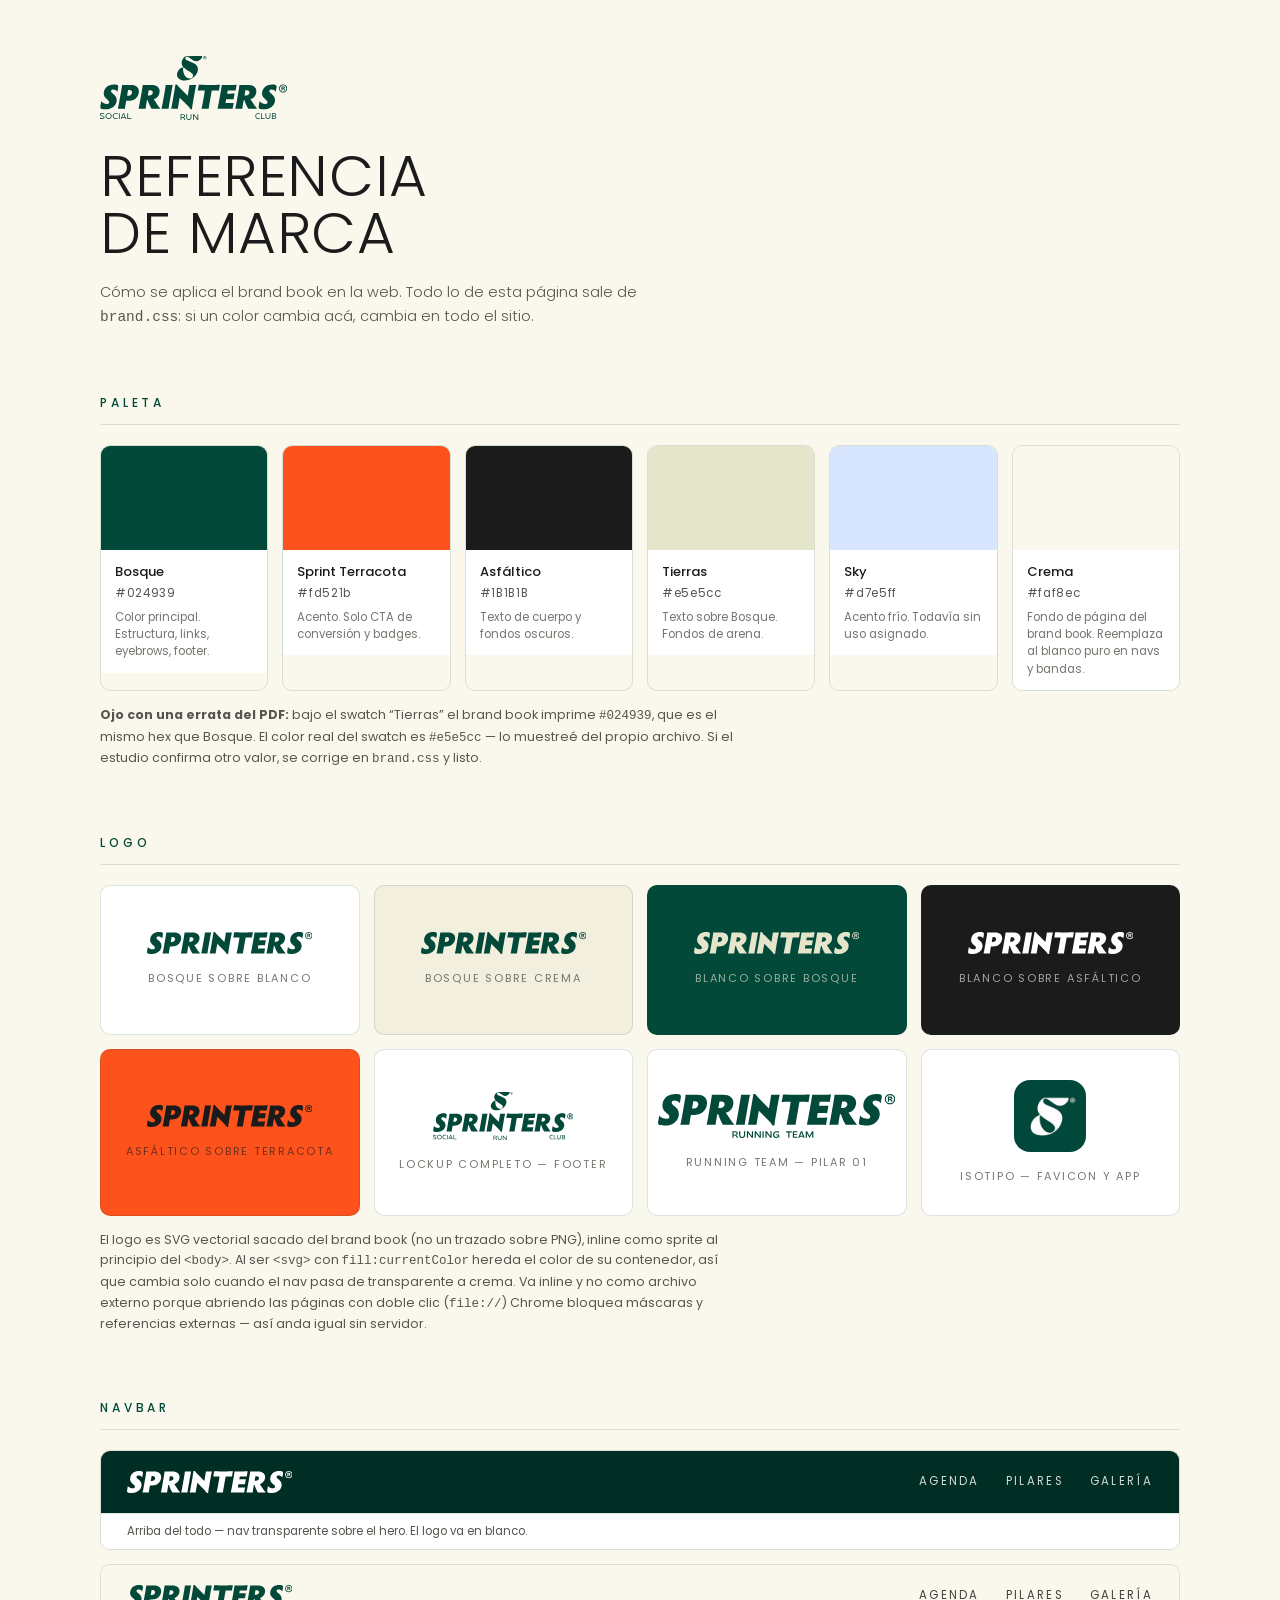
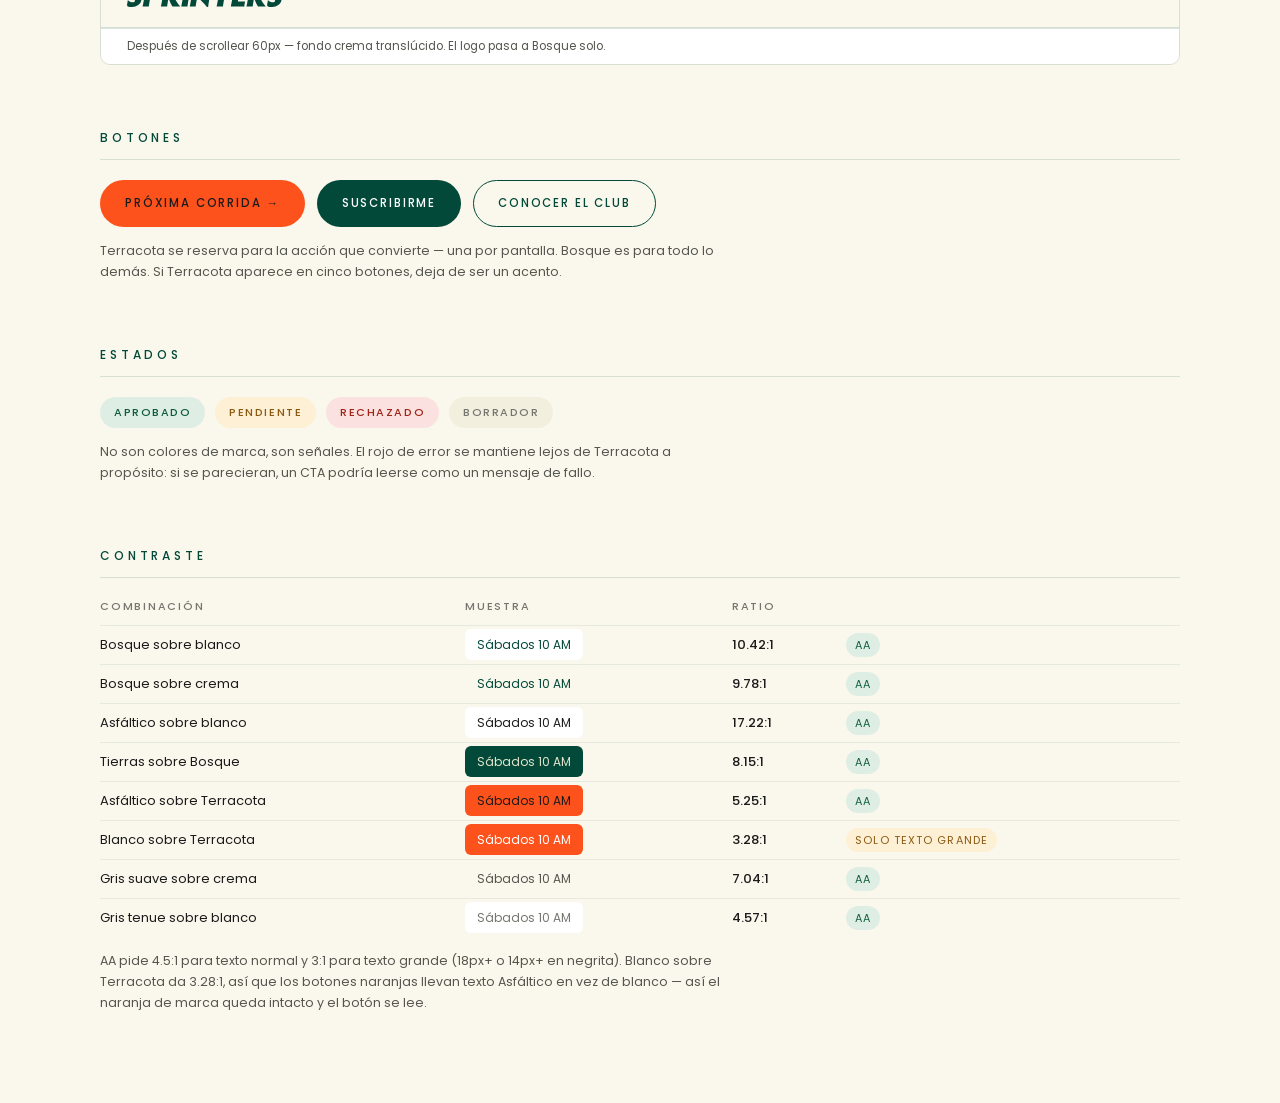
==== brand-preview.html @ 58bd72b3 "Actualizando con el brand book" ====
<!doctype html>
<html lang="es">
<head>
<meta charset="utf-8">
<meta name="viewport" content="width=device-width,initial-scale=1">
<title>Sprinters · Referencia de marca</title>
<link rel="preconnect" href="https://fonts.googleapis.com">
<link rel="preconnect" href="https://fonts.gstatic.com" crossorigin>
<link href="https://fonts.googleapis.com/css2?family=Poppins:ital,wght@0,300;0,400;0,500;0,600;0,700;0,800;1,400;1,500;1,600&family=Lilita+One&family=Pinyon+Script&display=swap" rel="stylesheet">
<link rel="stylesheet" href="brand.css">
<link rel="icon" href="images/brand/favicon.ico" sizes="32x32">
<meta name="theme-color" content="#024939">
<style>
  *{box-sizing:border-box;margin:0;padding:0}
  body{font-family:'Poppins',sans-serif;background:var(--crema);color:var(--asfaltico);-webkit-font-smoothing:antialiased;padding:56px clamp(20px,5vw,64px) 96px}
  .wrap{max-width:1080px;margin:0 auto}
  h1{font-weight:300;text-transform:uppercase;font-size:clamp(34px,5vw,58px);line-height:.98;letter-spacing:.01em}
  h2{font-size:12px;letter-spacing:.32em;text-transform:uppercase;font-weight:500;color:var(--bosque);margin:64px 0 20px;padding-bottom:12px;border-bottom:1px solid var(--line)}
  p.lede{max-width:560px;margin-top:18px;font-size:14.5px;line-height:1.7;color:var(--ink-soft);font-weight:300}
  .note{font-size:12.5px;line-height:1.65;color:var(--ink-soft);margin-top:14px;max-width:640px}

  .swatches{display:grid;grid-template-columns:repeat(auto-fit,minmax(150px,1fr));gap:14px}
  .sw{border-radius:10px;overflow:hidden;border:1px solid var(--line)}
  .sw .chip{height:104px}
  .sw .meta{padding:12px 14px;background:#fff}
  .sw .name{font-size:13px;font-weight:500}
  .sw .hex{font-size:11.5px;letter-spacing:.06em;color:var(--ink-soft);margin-top:3px;font-variant-numeric:tabular-nums}
  .sw .use{font-size:11.5px;line-height:1.5;color:var(--ink-muted);margin-top:7px}

  .navdemo{border-radius:10px;overflow:hidden;border:1px solid var(--line);margin-bottom:14px}
  .navdemo .bar{display:flex;align-items:center;justify-content:space-between;padding:20px 26px}
  .navdemo .links{display:flex;gap:26px;font-size:11.5px;letter-spacing:.2em;text-transform:uppercase;opacity:.82}
  .navdemo .caption{font-size:11.5px;padding:9px 26px;background:#fff;color:var(--ink-soft);border-top:1px solid var(--line)}
  .bar.dark{background:var(--bosque);color:#fff}
  .bar.light{background:var(--crema);color:var(--asfaltico);border-bottom:1px solid var(--line)}
  .bar.photo{background:var(--bosque-900);color:#fff}

  .btns{display:flex;gap:12px;flex-wrap:wrap;align-items:center}
  .btn{display:inline-flex;align-items:center;gap:9px;padding:14px 24px;border-radius:999px;font-size:11.5px;letter-spacing:.16em;text-transform:uppercase;font-weight:500;border:1px solid transparent;cursor:pointer;font-family:inherit}
  .btn.primary{background:var(--terracota);color:var(--on-accent)}
  .btn.secondary{background:var(--bosque);color:#fff}
  .btn.ghost{background:transparent;color:var(--bosque);border-color:var(--bosque)}

  .pills{display:flex;gap:10px;flex-wrap:wrap}
  .pill{font-size:11px;letter-spacing:.14em;text-transform:uppercase;font-weight:500;padding:7px 14px;border-radius:999px}

  .contrast{width:100%;border-collapse:collapse;font-size:13px}
  .contrast th{text-align:left;font-size:11px;letter-spacing:.16em;text-transform:uppercase;color:var(--ink-muted);font-weight:500;padding:0 12px 10px 0}
  .contrast td{padding:9px 12px 9px 0;border-top:1px solid var(--line-soft);vertical-align:middle}
  .contrast .ratio{font-variant-numeric:tabular-nums;font-weight:500}
  .verdict{font-size:11px;letter-spacing:.1em;text-transform:uppercase;padding:4px 9px;border-radius:999px;white-space:nowrap}
  .pass{background:var(--ok-bg);color:var(--ok-fg)}
  .large{background:var(--pending-bg);color:var(--pending-fg)}
  .sample{padding:7px 12px;border-radius:6px;font-size:12px;white-space:nowrap}

  .logos{display:grid;grid-template-columns:repeat(auto-fit,minmax(230px,1fr));gap:14px}
  .logobox{border:1px solid var(--line);border-radius:10px;padding:30px 22px;display:flex;flex-direction:column;align-items:center;justify-content:center;gap:16px;min-height:150px}
  .logobox .cap{font-size:11px;letter-spacing:.16em;text-transform:uppercase;color:var(--ink-muted)}
  .on-white{background:#fff}
  .on-cream{background:var(--crema-2)}
  .on-bosque{background:var(--bosque);color:var(--tierras)}
  .on-bosque .cap{color:rgba(229,229,204,.66)}
  .on-asfalto{background:var(--asfaltico);color:#fff}
  .on-asfalto .cap{color:rgba(255,255,255,.6)}
  .on-terracota{background:var(--terracota);color:var(--asfaltico)}
  .on-terracota .cap{color:rgba(27,27,27,.62)}
</style>
</head>
<body>
<!-- Sprite del logo. Va inline y no como <img> ni mask porque así el SVG
     hereda currentColor (el logo cambia de color con el nav) y porque
     abriendo los archivos con file:// Chrome bloquea las máscaras externas.
     Fuente: vectores del brand book, no un trazado sobre PNG. -->
<svg width="0" height="0" style="position:absolute" aria-hidden="true" focusable="false"><defs><symbol id="sl-wordmark" viewBox="0 0 1105.3 146.98"><path d="M63.66 38.92c.92-5.27 5.35-8.52 12.44-8.52 9.54 0 20.56 4.06 25.58 12.37l4.81-27.37c1.17-6.69-2.85-12.57-9.33-13.8C92.24.8 87.5 0 81.22 0 48.16 0 26.26 17.42 21.35 45.4c-7 39.93 34.48 43.79 31.44 61.23-.94 5.27-5.65 9.12-13.15 9.12-11.77 0-27.73-6.08-33.98-15.6l-5.44 31c-1.2 6.9 2.63 12.79 9.4 13.58a131 131 0 0 0 24.33 2.25c31.02 0 57.42-17.65 62.44-46.23 7.1-40.54-35.23-46.44-32.73-61.83m87.78 68.1 1.71-9.73h12.98c34.67 0 56.33-18.43 61.3-46.62 4.89-27.98-10.7-47.65-44.76-47.65h-53.94c-.43 6.09-2.95 22.71-5.41 36.71l-11.81 67.3c-2.42 13.78-5.73 30.4-7.46 36.7h41.98c.5-6.3 3-22.92 5.41-36.7m12.96-73.79h8.1c11.96 0 16.4 9.33 15.05 17.04-1.42 8.1-9.02 16.81-20.98 16.81h-8.1Zm109.34 73.59 2.23-12.77h3.25c.4 0 1 0 1.85-.2 3.02 15.2 17.2 41.77 22.48 49.87h52.1C339.8 126.7 329.7 105.61 316 87.77c16.3-5.06 30.43-16.2 34.35-38.52C355.04 22.5 339 3.02 303.1 3.02H251c-.44 6.09-2.96 22.71-5.42 36.71l-11.77 67.1c-2.46 13.98-5.77 30.6-7.5 36.9h41.98c.5-6.3 3.04-23.12 5.46-36.9m12.66-72.16h9.34c11.14 0 15.9 7.5 14.43 15.81-1.45 8.31-9.3 15-19.25 15H281Zm134.93 5.06c2.45-14 5.79-30.62 7.25-36.7h-41.57c-.64 6.08-3.16 22.7-5.62 36.7l-11.81 67.3c-2.42 13.78-5.73 30.4-7.25 36.7h41.56c.7-6.3 3.2-22.92 5.62-36.7Zm42.1 74.4 6.3-35.88 47.72 48.04c5.48 5.67 10.93 12.77 16.58 19.88h8.13a405 405 0 0 1 4.6-33.25l12.83-73.19c1.96-11.15 5.65-27.58 7.67-36.7h-40.15a996 996 0 0 1-5.62 36.7l-4.8 27.35-44.24-44.79c-5.42-5.06-10.52-10.54-19.9-21.9h-8.31c-1.5 10.94-4.17 28.38-6.33 40.76l-12.78 72.77a545 545 0 0 1-6.04 29.81h39.94c.6-5.69 2.52-18.85 4.4-29.6M669.84 3.02h-50.66c-14 0-30.77-.4-36.77-.79l-6.13 34.85c6.17-.4 23.1-1 37.1-1h4.65c-.91 7.5-2.48 17.63-4 26.36l-7.83 44.58c-2.46 14-5.96 30.42-7.46 36.71h42.56c.5-6.3 2.98-22.7 5.44-36.7l7.83-44.6c1.52-8.72 3.27-18.66 4.82-26.35h4.66c14.19 0 31.13.6 37.32 1l6.12-34.85c-6.35.4-23.46.8-37.65.8m94.58 33.05c13.98 0 29.36.2 35.52.82l6.16-35.1c-6.33.42-21.9 1.21-35.87 1.21H718.3c-.65 6.09-3.1 22.31-5.58 36.5l-11.86 67.5c-1.6 9.13-4.83 25.36-7.25 36.71h53.52c14.21 0 29.54.4 35.54.81l6.13-34.87c-6.15.4-21.63.81-35.83.81H740.4l3.92-22.3h8.31c14 0 29.1.4 35.3 1l6.12-34.87c-6.36.42-21.63.82-35.63.82h-8.3l3.35-19.05Zm81.04 70.75 2.23-12.77h3.25c.4 0 1 0 1.85-.2 3.02 15.2 17.21 41.77 22.48 49.87h52.1c-15.85-17.04-25.95-38.12-39.66-55.96 16.31-5.06 30.44-16.2 34.35-38.52 4.7-26.75-11.35-46.23-47.25-46.23h-52.1c-.44 6.09-2.96 22.71-5.42 36.71l-11.77 67.1c-2.46 13.98-5.77 30.6-7.5 36.9H840c.5-6.3 3.04-23.12 5.46-36.9m12.67-72.16h9.33c11.14 0 15.9 7.5 14.44 15.81s-9.32 15-19.25 15h-9.94Zm141.57 4.25c.92-5.27 5.36-8.52 12.44-8.52 9.54 0 20.56 4.06 25.59 12.37l4.8-27.37c1.17-6.69-2.85-12.57-9.33-13.8-4.91-.8-9.66-1.6-15.93-1.6-33.07 0-54.96 17.42-59.88 45.4-7 39.93 34.48 43.79 31.44 61.23-.94 5.27-5.65 9.12-13.15 9.12-11.77 0-27.73-6.08-33.98-15.6l-5.43 31c-1.21 6.9 2.62 12.79 9.4 13.58a131 131 0 0 0 24.33 2.25c31.02 0 57.41-17.65 62.43-46.23 7.1-40.54-35.23-46.44-32.73-61.83m81.22 8.91q-6.96 0-12.48-3.1a22.6 22.6 0 0 1-8.64-8.58 24 24 0 0 1-3.1-12.2q-.01-6.7 3.1-12.16a22.4 22.4 0 0 1 8.64-8.58 25 25 0 0 1 12.48-3.1q6.98 0 12.5 3.1a23 23 0 0 1 8.69 8.58 23.7 23.7 0 0 1 3.19 12.17q0 6.71-3.19 12.19a23 23 0 0 1-8.69 8.58 25 25 0 0 1-12.5 3.1m0-4.98q8.46 0 13.8-5.27 5.34-5.28 5.35-13.62 0-8.31-5.36-13.58-5.33-5.3-13.79-5.3-8.43 0-13.79 5.3-5.33 5.27-5.33 13.58 0 8.34 5.33 13.62 5.36 5.28 13.8 5.27m-9.68-31.18h10.43q10.2 0 10.19 6.96a6 6 0 0 1-1.98 4.72 8 8 0 0 1-4.6 1.98v.13q2.12.12 3.23 1.12a7.5 7.5 0 0 1 1.87 2.73l2.6 6.09h-5.83l-1.75-4.36a5 5 0 0 0-1.94-2.54q-1.16-.69-3.9-.69h-2.72v7.59h-5.6Zm10.18 11.18q2.38 0 3.42-.75 1.05-.75 1.06-2.5 0-2.97-4.48-2.97h-4.58v6.22Zm0 0"/></symbol><symbol id="sl-lockup" viewBox="0 0 1106.89 378.36"><path d="M13.8 372.57q-4.12 0-7.35-.52a29 29 0 0 1-6.25-1.73v-4.67a33.5 33.5 0 0 0 13.57 2.6q4.26 0 6.12-1.01 1.86-1.04 1.86-3.44 0-2.2-1.9-3.77-1.87-1.56-6.48-3.15l-1.69-.58a60 60 0 0 1-6.14-2.38 12 12 0 0 1-3.94-2.91 6.8 6.8 0 0 1-1.6-4.65 7.5 7.5 0 0 1 3.16-6.44q3.2-2.28 9.06-2.29 2.98 0 6.09.48a68 68 0 0 1 6.87 1.48v4.67a60 60 0 0 0-7-1.75 34 34 0 0 0-6.06-.56q-3.37 0-5.25 1.18a3.7 3.7 0 0 0-1.85 3.3q0 1.47 1.14 2.56a10 10 0 0 0 2.9 1.87q1.76.8 4.79 1.84l1 .4q6.45 2.28 9.2 4.74a7.7 7.7 0 0 1 2.78 5.96 7.2 7.2 0 0 1-1.6 4.67 10 10 0 0 1-4.55 3.04q-2.95 1.05-6.87 1.06m36.96 0q-5.17 0-9.3-2.17a16 16 0 0 1-6.47-6.14 17.6 17.6 0 0 1-2.36-9.15q0-5.19 2.36-9.14a16.3 16.3 0 0 1 6.48-6.15 19.5 19.5 0 0 1 9.29-2.19q5.16 0 9.25 2.19a16.3 16.3 0 0 1 6.46 6.15 17.4 17.4 0 0 1 2.37 9.14q0 5.17-2.37 9.15a16.3 16.3 0 0 1-6.46 6.14 19.4 19.4 0 0 1-9.25 2.17m0-4.31q3.87 0 6.83-1.54a11 11 0 0 0 4.58-4.5 14.5 14.5 0 0 0 1.65-7.1q0-4.15-1.65-7.11a11 11 0 0 0-4.58-4.52 14.6 14.6 0 0 0-6.83-1.54q-3.88 0-6.84 1.54a11 11 0 0 0-4.6 4.52 14.6 14.6 0 0 0-1.62 7.1q0 4.13 1.62 7.1a11 11 0 0 0 4.6 4.5 14.5 14.5 0 0 0 6.84 1.55m42.53 4.31q-5.18 0-9.32-2.17a16.5 16.5 0 0 1-6.54-6.14 17.5 17.5 0 0 1-2.37-9.15q0-5.19 2.37-9.14a16.5 16.5 0 0 1 6.54-6.15 19.6 19.6 0 0 1 9.32-2.19q2.32 0 5.04.38 2.7.36 5.29 1.02v4.64a40 40 0 0 0-5.33-1.27q-2.75-.45-5-.45-3.88 0-6.86 1.54A11 11 0 0 0 81.8 348a14 14 0 0 0-1.67 7.1q0 4.13 1.62 7.1a11 11 0 0 0 4.63 4.5 15 15 0 0 0 6.85 1.55q2.4 0 5.2-.44t5.6-1.25v4.67q-2.25.62-5.25.98-3 .35-5.48.35m18.23-34.26h4.85v33.6h-4.85Zm24.74 0h5.6l13.85 33.6h-5.06l-2.52-6.29H129.7l-2.58 6.3h-4.96Zm10.12 23-7.4-18.33-7.54 18.33Zm15.11-23h4.86v29.3h19.08v4.3h-23.93Zm314.94 5.79h11.9q7.58 0 11.1 2.62 3.54 2.6 3.54 7.84a7.5 7.5 0 0 1-1.4 4.46 10 10 0 0 1-3.6 3.06 12 12 0 0 1-4.45 1.31v.1q2.78.3 4.25 1.59a12 12 0 0 1 2.66 3.9l4.17 8.72h-5.56l-3.13-7.4a8 8 0 0 0-3-3.68 9.4 9.4 0 0 0-4.96-1.17h-6.83v12.25h-4.69Zm11.23 17.14q5.56.01 8-1.54 2.46-1.53 2.46-5.04 0-2.3-.96-3.67a5.6 5.6 0 0 0-3.14-2.02 22 22 0 0 0-5.88-.64h-7.02v12.91Zm37.77 17.13q-7.11 0-11.1-3.96-4-3.95-4-10.92v-19.4h4.68v19.4q0 5.05 2.7 7.82 2.74 2.75 7.72 2.75 5 0 7.7-2.75 2.7-2.77 2.71-7.82v-19.4h4.71v19.4q0 6.97-4.02 10.92-4 3.96-11.1 3.96m24.49-34.27h5.52l20.77 27.12h.1l-.1-8.54V344.1h4.71v33.6h-5.52l-20.8-27.12h-.08l.09 8.54v18.58h-4.69Zm385.2 28.48q-4.75 0-8.56-2.17a16 16 0 0 1-6.02-6.14 19 19 0 0 1-2.19-9.15q0-5.19 2.19-9.14a16 16 0 0 1 6.02-6.15 17 17 0 0 1 8.56-2.19q2.14 0 4.63.38 2.5.36 4.9 1.02v4.64q-2.4-.8-4.93-1.27-2.5-.45-4.6-.45-3.56 0-6.31 1.54a10.7 10.7 0 0 0-4.27 4.52 15.4 15.4 0 0 0-1.52 7.1q0 4.13 1.5 7.1a10.5 10.5 0 0 0 4.25 4.5 12.7 12.7 0 0 0 6.3 1.55q2.2 0 4.78-.44t5.15-1.25v4.67q-2.07.62-4.84.98-2.75.35-5.04.35m16.79-34.27h4.48v29.3h17.54v4.3h-22.02Zm40.99 34.27q-6.75 0-10.58-3.96-3.82-3.95-3.82-10.91v-19.4H983v19.4q0 5.04 2.59 7.8t7.33 2.76q4.77 0 7.33-2.75 2.59-2.77 2.59-7.81v-19.4h4.48v19.4q0 6.96-3.82 10.91t-10.58 3.96m23.32-34.27h12.92q5.85 0 8.79 2.1 2.96 2.1 2.96 6.21 0 3.4-1.96 5.52-1.96 2.1-5.48 2.44v.1q3.97.3 6.17 2.5 2.19 2.22 2.19 5.9 0 4.38-3.13 6.6-3.12 2.24-9.31 2.23h-13.15Zm12.52 14.54q3.6 0 5.54-1.44a4.8 4.8 0 0 0 1.96-4.08q0-2.43-1.77-3.56-1.74-1.13-5.6-1.13h-8.17v10.21Zm.04 14.75q4.49 0 6.42-1.25 1.94-1.25 1.94-4.08t-1.92-4q-1.92-1.2-6.48-1.19h-8.04v10.52ZM65.25 206.86c.92-5.27 5.35-8.52 12.44-8.52 9.54 0 20.56 4.06 25.58 12.37l4.81-27.37c1.17-6.69-2.85-12.57-9.33-13.8-4.92-.8-9.67-1.6-15.94-1.6-33.06 0-54.96 17.42-59.87 45.4-7 39.93 34.48 43.79 31.44 61.23-.94 5.27-5.65 9.12-13.15 9.12-11.77 0-27.73-6.08-33.98-15.6l-5.44 31c-1.2 6.9 2.63 12.79 9.4 13.58a131 131 0 0 0 24.33 2.25c31.02 0 57.42-17.65 62.44-46.23 7.1-40.54-35.23-46.44-32.73-61.83m87.78 68.1 1.71-9.73h12.98c34.67 0 56.33-18.43 61.3-46.62 4.89-27.98-10.7-47.65-44.76-47.65h-53.94c-.43 6.09-2.95 22.71-5.41 36.71l-11.81 67.3c-2.42 13.78-5.73 30.4-7.46 36.7h41.98c.5-6.3 3-22.92 5.41-36.7m12.97-73.8h8.1c11.96 0 16.4 9.33 15.05 17.04-1.42 8.1-9.02 16.81-20.98 16.81h-8.1Zm109.33 73.6 2.23-12.77h3.25c.4 0 1 0 1.85-.2 3.02 15.2 17.2 41.77 22.48 49.87h52.1c-15.85-17.04-25.96-38.12-39.66-55.96 16.3-5.06 30.43-16.2 34.35-38.52 4.69-26.75-11.35-46.23-47.25-46.23h-52.1c-.44 6.09-2.96 22.71-5.42 36.71l-11.77 67.1c-2.46 13.98-5.77 30.6-7.5 36.9h41.98c.5-6.3 3.04-23.12 5.46-36.9m12.66-72.16h9.34c11.14 0 15.9 7.5 14.43 15.81-1.45 8.31-9.3 15-19.25 15h-9.93Zm134.94 5.06c2.45-14 5.79-30.62 7.25-36.7H388.6c-.64 6.08-3.16 22.7-5.62 36.7l-11.81 67.3c-2.42 13.78-5.73 30.4-7.25 36.7h41.56c.7-6.3 3.2-22.92 5.62-36.7Zm42.1 74.4 6.3-35.88 47.72 48.04c5.48 5.67 10.93 12.77 16.58 19.88h8.13a405 405 0 0 1 4.6-33.25l12.83-73.19c1.96-11.15 5.65-27.58 7.67-36.7h-40.15a996 996 0 0 1-5.62 36.7l-4.8 27.35-44.24-44.79c-5.42-5.06-10.52-10.54-19.9-21.9h-8.31c-1.5 10.94-4.17 28.38-6.33 40.76l-12.78 72.77a545 545 0 0 1-6.04 29.81h39.94c.6-5.69 2.52-18.85 4.4-29.6m206.4-111.11h-50.66c-14 0-30.77-.4-36.77-.79l-6.13 34.85c6.17-.4 23.1-1 37.1-1h4.65c-.91 7.5-2.48 17.63-4 26.36l-7.83 44.58c-2.46 14-5.96 30.42-7.46 36.71h42.56c.5-6.3 2.98-22.7 5.44-36.7l7.83-44.6c1.52-8.72 3.27-18.66 4.82-26.35h4.66c14.19 0 31.13.6 37.32 1l6.12-34.85c-6.35.4-23.46.8-37.65.8m94.58 33.05c13.98 0 29.36.2 35.52.82l6.15-35.09c-6.33.42-21.9 1.21-35.87 1.21h-51.92c-.65 6.09-3.1 22.31-5.58 36.5l-11.86 67.5c-1.6 9.13-4.83 25.36-7.25 36.71h53.52c14.21 0 29.54.4 35.54.81l6.13-34.87c-6.15.4-21.63.81-35.83.81h-12.57l3.92-22.3h8.31c14 0 29.1.4 35.3 1l6.12-34.87c-6.36.42-21.63.82-35.63.82h-8.3l3.35-19.05Zm81.04 70.75 2.23-12.77h3.25c.4 0 1 0 1.85-.2 3.02 15.2 17.21 41.77 22.48 49.87h52.1c-15.85-17.04-25.95-38.12-39.66-55.96 16.31-5.06 30.44-16.2 34.35-38.52 4.7-26.75-11.35-46.23-47.25-46.23h-52.1c-.44 6.09-2.96 22.71-5.42 36.71l-11.77 67.1c-2.46 13.98-5.77 30.6-7.5 36.9h41.98c.5-6.3 3.04-23.12 5.46-36.9m12.67-72.16h9.33c11.14 0 15.9 7.5 14.44 15.81s-9.32 15-19.25 15h-9.94Zm141.58 4.25c.91-5.27 5.35-8.52 12.43-8.52 9.54 0 20.56 4.06 25.59 12.37l4.8-27.37c1.17-6.69-2.85-12.57-9.33-13.8-4.91-.8-9.66-1.6-15.93-1.6-33.07 0-54.96 17.42-59.88 45.4-7 39.93 34.48 43.79 31.44 61.23-.94 5.27-5.65 9.12-13.15 9.12-11.77 0-27.73-6.08-33.98-15.6l-5.43 31c-1.21 6.9 2.62 12.79 9.4 13.58a131 131 0 0 0 24.33 2.25c31.02 0 57.41-17.65 62.43-46.23 7.1-40.54-35.23-46.44-32.73-61.83m81.22 8.91q-6.96 0-12.48-3.1a22.6 22.6 0 0 1-8.64-8.58 24 24 0 0 1-3.1-12.2q-.01-6.7 3.1-12.16a22.4 22.4 0 0 1 8.64-8.58 25 25 0 0 1 12.48-3.1q6.98 0 12.5 3.1a23 23 0 0 1 8.69 8.58 23.7 23.7 0 0 1 3.19 12.17q0 6.71-3.19 12.19a23 23 0 0 1-8.69 8.58 25 25 0 0 1-12.5 3.1m0-4.98q8.46 0 13.8-5.27 5.34-5.28 5.35-13.62 0-8.31-5.36-13.58-5.33-5.3-13.79-5.3-8.43 0-13.79 5.3-5.34 5.27-5.33 13.58 0 8.34 5.33 13.62 5.36 5.28 13.8 5.27m-9.68-31.18h10.43q10.2 0 10.19 6.96a6 6 0 0 1-1.98 4.72 8 8 0 0 1-4.6 1.98v.13q2.12.13 3.23 1.12a7.5 7.5 0 0 1 1.87 2.73l2.6 6.09h-5.83l-1.75-4.36a5 5 0 0 0-1.94-2.54q-1.16-.69-3.9-.69h-2.72v7.59h-5.6Zm10.18 11.18q2.38 0 3.42-.75 1.05-.75 1.06-2.5 0-2.97-4.48-2.97h-4.58v6.22ZM493.7 67.17c-1.3.38-2.3 8.2-2.38 9.7-1.39 22.22 13.08 56.48 39.13 56.48 14.73 0 26.7-14.79 15.92-27.7-10.38-12.42-28.35-19.09-40.96-29.24-3.12-2.5-5.9-5.5-9.16-7.84-.62-.45-1.83-1.61-2.55-1.4M584.67.12c6.1-.06 12.21-.28 18.3.07 3.1 1.38-.34 9.92-1.48 12.1-4.85 9.23-17.18 17.35-27.47 18.63-17.84 2.21-30.14-10.47-43.75-19.26-5.58-3.61-20.15-12-24.66-3.38-5.13 9.8 4.75 15.37 12.11 19.02 27.01 13.41 68.3 19.27 60.37 59.96-8.07 41.48-58.89 66.1-97.82 54.2-38.57-11.8-28.02-55.7.85-71.39 1.66-.9 10.1-4.32 10.48-5.62.45-1.56-3.58-5.78-4.54-7.42-10.44-17.77-.23-42.85 16.05-53.42 5.11-3.32 5.47-2.4 11.27-2.64C537.58 0 561.4.33 584.67.12m32.77 2.77c-7.61 1.2-7.75 13.27.06 14.63 12.26 2.14 12.68-16.66-.06-14.63m-5.07.34c4.74-4.5 13.78-2.98 16.04 3.38 3 8.48-4.84 15.38-13.05 12.43-6.22-2.23-7.57-11.46-2.99-15.81"/><path d="M617.52 9.62c3.13.96 5.8-2.12 1.65-2.45-2.1-.17-1.65.67-1.65 2.45m3.55-4.33c1.98.32 3.36 2.24 2.29 4.14-.52.9-1.38.74-1.82 1.42 1.15-.25 2.65 3.86 2.47 4.02-3.15.75-2.24-1.6-3.41-2.62-.8-.7-2.1-.44-3.08-.47v3.1h-2.17v-9.6c1.76.2 4.05-.27 5.72 0"/></symbol><symbol id="sl-running" viewBox="0 0 815.84 151.34"><path d="M71.27 74.45C67.57 95.54 48 108.58 25.1 108.58c-7.39 0-12.66-.85-17.97-1.61-4.88-.7-7.86-4.98-6.97-10.04l4.02-22.92c4.7 6.96 16.49 11.5 25.12 11.5 5.6 0 8.98-2.86 9.68-6.81 2.23-12.74-28.34-15.62-23.15-45.2C19.44 12.9 35.65 0 60.06 0c4.57 0 8.15.63 11.7 1.24 4.89.83 7.8 5.16 6.91 10.25l-3.52 20.06c-3.79-6.07-11.9-9.11-18.87-9.11-5.3 0-8.47 2.41-9.16 6.38-1.99 11.36 29.4 15.62 24.15 45.63m45.78-24.85h5.91a15.5 15.5 0 0 0 15.53-12.45c.98-5.62-2.19-12.58-11.13-12.58h-5.92Zm-9.16 56.55H76.8c1.27-4.69 3.72-16.84 5.52-27.14l8.7-49.59c1.81-10.31 3.67-22.6 4-27.14h39.88c25.17 0 36.72 14.55 33.1 35.17-3.64 20.79-19.7 34.44-45.31 34.44h-9.55L111.9 79c-1.82 10.3-3.64 22.45-4.01 27.14m99.61-57.78h7.29c7.43 0 13.12-4.85 14.22-11.07 1.06-6.06-2.36-11.7-10.7-11.7h-6.8Zm-9.37 57.8h-31.08c1.27-4.7 3.75-16.99 5.56-27.31l8.67-49.43c1.81-10.31 3.66-22.6 4-27.14h38.5c26.54 0 38.42 14.38 34.96 34.12-2.9 16.52-13.45 24.72-25.47 28.51 10.15 13.04 17.56 28.66 29.3 41.24H224.2c-3.96-5.92-14.45-25.63-16.58-36.85-.62.16-1.09.16-1.38.16h-2.44l-1.65 9.4c-1.8 10.3-3.64 22.6-4.02 27.3M302.4 79.01a562 562 0 0 0-4.15 27.14h-30.77a599 599 0 0 0 5.35-27.14l8.7-49.59a572 572 0 0 0 4.17-27.14h30.78a591 591 0 0 0-5.37 27.14Zm36.54 27.14h-29.56a418 418 0 0 0 4.45-21.98l9.42-53.69c1.63-9.26 3.56-22 4.7-30.18h6.22c6.88 8.34 10.7 12.44 14.6 16.23l32.7 33.07L385 29.42a724 724 0 0 0 4.16-27.14h29.57a739 739 0 0 0-5.53 27.14l-9.47 53.98a378 378 0 0 0-3.55 24.57h-5.92c-4.22-5.31-8.17-10.47-12.28-14.7l-35.17-35.5-4.66 26.55a408 408 0 0 0-3.22 21.83M522.28 1.66l-4.53 25.8c-4.5-.3-17-.77-27.47-.77h-3.49a818 818 0 0 0-3.55 19.4l-5.78 32.92c-1.81 10.31-3.64 22.45-4 27.14h-31.4c1.13-4.7 3.72-16.83 5.54-27.14l5.77-32.91a377 377 0 0 0 2.94-19.4h-3.5c-10.3 0-22.81.43-27.4.76l4.51-25.8c4.5.3 16.87.62 27.19.62h37.45c10.46 0 23.1-.33 27.72-.62m34 25.04-2.47 14.1h6.07a502 502 0 0 0 26.35-.62l-4.51 25.64c-4.64-.31-15.8-.61-26.13-.61h-6.07l-2.87 16.38h9.25c10.46 0 21.88-.3 26.5-.62l-4.53 25.8c-4.5-.3-15.82-.62-26.29-.62h-39.56a998 998 0 0 0 5.36-27.14l8.73-49.76a566 566 0 0 0 4.13-26.97h38.36c10.3 0 21.79-.62 26.53-.92l-4.55 25.93c-4.6-.45-15.94-.6-26.25-.6Zm73.26 21.66h7.28c7.43 0 13.12-4.85 14.22-11.07 1.06-6.06-2.36-11.7-10.69-11.7h-6.82Zm-9.38 57.8h-31.08c1.28-4.7 3.74-16.99 5.56-27.31l8.67-49.43c1.81-10.31 3.67-22.6 4-27.14h38.5c26.55 0 38.42 14.38 34.96 34.12-2.9 16.52-13.45 24.72-25.47 28.51 10.15 13.04 17.57 28.66 29.3 41.24h-38.36c-3.97-5.92-14.46-25.63-16.58-36.85-.63.16-1.1.16-1.4.16h-2.43l-1.65 9.4c-1.8 10.3-3.65 22.6-4.02 27.3m142.07-31.71c-3.7 21.09-23.27 34.13-46.17 34.13-7.39 0-12.66-.85-17.97-1.61-4.88-.7-7.85-4.98-6.97-10.04l4.02-22.92c4.7 6.96 16.5 11.5 25.12 11.5 5.6 0 8.99-2.86 9.68-6.81 2.23-12.74-28.34-15.62-23.15-45.2C710.41 12.9 726.62 0 751.03 0c4.57 0 8.14.63 11.7 1.24 4.88.83 7.8 5.16 6.9 10.25l-3.51 20.06c-3.8-6.07-11.9-9.11-18.87-9.11-5.31 0-8.47 2.41-9.17 6.38-1.98 11.36 29.41 15.62 24.15 45.63m36-57.34q1.73 0 2.52-.55.77-.54.78-1.84 0-2.2-3.3-2.2h-3.4v4.6Zm-7.53-8.26h7.7q7.53 0 7.53 5.14a4.4 4.4 0 0 1-1.47 3.49 6 6 0 0 1-3.4 1.47v.08q1.57.1 2.39.83a6 6 0 0 1 1.38 2.02l1.92 4.5h-4.3l-1.3-3.22a3.6 3.6 0 0 0-1.4-1.88 6 6 0 0 0-2.9-.5h-2.02v5.6h-4.13Zm17.34 19.13q3.95-3.9 3.95-10.04 0-6.15-3.95-10.05-3.94-3.9-10.18-3.9t-10.19 3.9q-3.93 3.9-3.94 10.05t3.94 10.04q3.94 3.9 10.2 3.9 6.23 0 10.17-3.9m-19.4 5.27a16.5 16.5 0 0 1-6.38-6.32 18 18 0 0 1-2.29-9q0-4.96 2.3-8.98 2.28-4.04 6.37-6.33t9.22-2.3 9.21 2.3a17 17 0 0 1 6.43 6.33 17.6 17.6 0 0 1 2.34 8.99q0 4.95-2.34 8.99-2.35 4.04-6.43 6.32a18.5 18.5 0 0 1-9.2 2.3q-5.15 0-9.23-2.3m-340.6 98.86h-7.51v-3.67h19.14v3.67h-7.54v18.7h-4.1Zm-184.06 7.66H260v-7.8h4.22q3.25 0 4.6.88t1.34 2.92q0 2.14-1.45 3.07-1.46.93-4.74.93m7.03 2.69q-1.06-.9-3.07-1.1v-.06a8 8 0 0 0 3.07-.87 6.6 6.6 0 0 0 2.4-2.05 5 5 0 0 0 .92-3q0-3.41-2.33-5.14t-7.36-1.72h-8.72v22.37h4.1v-8.02h3.89q1.95 0 3.13.76 1.19.78 1.82 2.4l1.95 4.86h4.64l-2.63-5.84a7 7 0 0 0-1.81-2.6m24.65-1.15q0 3.05-1.65 4.7t-4.65 1.66-4.64-1.66q-1.62-1.65-1.63-4.7v-12.78H279v12.78q-.01 3.1 1.24 5.37a8.3 8.3 0 0 0 3.58 3.47q2.34 1.2 5.53 1.2 3.22 0 5.56-1.2a8.3 8.3 0 0 0 3.58-3.47q1.25-2.26 1.25-5.37v-12.78h-4.1Zm27.1-1.56.13 5.6h-.07l-12.68-16.82h-4.55v22.37h4.1v-11.21l-.13-5.6h.06l12.7 16.81h4.53v-22.37h-4.09Zm36.64 11.15h4.09v-22.37h-4.1Zm27.32-11.15.13 5.6h-.06l-12.69-16.82h-4.54v22.37h4.1v-11.21l-.14-5.6h.07l12.69 16.81h4.53v-22.37h-4.09Zm77.09 11.16h15.69v-3.46h-11.6v-6.1h10.76v-3.26h-10.77v-6.1h11.6v-3.46H463.8Zm29.78-18.8 4.25 11.44h-8.57Zm-2.37-3.58-8.76 22.37h4.13l1.44-3.93h11.06l1.44 3.93h4.15L496 128.52Zm38.59 0-8.51 16.08-8.53-16.08h-4.6l.02 22.37h4.1v-10.13l-.23-5.82h.07l9.07 16.4h.17l9.07-16.4h.07l-.23 5.82v10.13h4.1l.03-22.37Zm-180.16 11.22.13 5.6h-.06l-12.7-16.82h-4.53v22.37h4.1v-11.21l-.14-5.6h.07l12.69 16.81h4.54v-22.37h-4.1Zm67.28-.32h-11.56v2.33h7.24a8.5 8.5 0 0 1-1.7 3.77 6 6 0 0 1-4.91 2.14q-2.94 0-4.5-1.92-1.55-1.91-1.55-5.62 0-4.2 2.1-6.3 2.1-2.07 6.4-2.07 1.67 0 3.5.3 1.85.3 4.4 1.07v-3.84q-2.4-.66-4.25-.94a25 25 0 0 0-3.61-.27q-6.1 0-9.45 3.18t-3.34 9q0 3.39 1.14 5.88a9 9 0 0 0 3.23 3.85q2.1 1.36 4.94 1.36a8 8 0 0 0 5.62-2.06 9 9 0 0 0 2.65-5.67h.06l.33 7.28h3.26v-9.14h.01zm0 0"/></symbol></defs></svg>
<div class="wrap">

  <svg class="brand-logo brand-logo--lockup" role="img" aria-label="Sprinters — Social Run Club" style="color:var(--bosque);margin-bottom:28px"><use href="#sl-lockup"></use></svg>
  <h1>Referencia<br>de marca</h1>
  <p class="lede">Cómo se aplica el brand book en la web. Todo lo de esta página sale de <code>brand.css</code>: si un color cambia acá, cambia en todo el sitio.</p>

  <h2>Paleta</h2>
  <div class="swatches">
    <div class="sw"><div class="chip" style="background:var(--bosque)"></div><div class="meta"><div class="name">Bosque</div><div class="hex">#024939</div><div class="use">Color principal. Estructura, links, eyebrows, footer.</div></div></div>
    <div class="sw"><div class="chip" style="background:var(--terracota)"></div><div class="meta"><div class="name">Sprint Terracota</div><div class="hex">#fd521b</div><div class="use">Acento. Solo CTA de conversión y badges.</div></div></div>
    <div class="sw"><div class="chip" style="background:var(--asfaltico)"></div><div class="meta"><div class="name">Asfáltico</div><div class="hex">#1B1B1B</div><div class="use">Texto de cuerpo y fondos oscuros.</div></div></div>
    <div class="sw"><div class="chip" style="background:var(--tierras)"></div><div class="meta"><div class="name">Tierras</div><div class="hex">#e5e5cc</div><div class="use">Texto sobre Bosque. Fondos de arena.</div></div></div>
    <div class="sw"><div class="chip" style="background:var(--sky)"></div><div class="meta"><div class="name">Sky</div><div class="hex">#d7e5ff</div><div class="use">Acento frío. Todavía sin uso asignado.</div></div></div>
    <div class="sw"><div class="chip" style="background:var(--crema)"></div><div class="meta"><div class="name">Crema</div><div class="hex">#faf8ec</div><div class="use">Fondo de página del brand book. Reemplaza al blanco puro en navs y bandas.</div></div></div>
  </div>
  <p class="note"><strong>Ojo con una errata del PDF:</strong> bajo el swatch “Tierras” el brand book imprime <code>#024939</code>, que es el mismo hex que Bosque. El color real del swatch es <code>#e5e5cc</code> — lo muestreé del propio archivo. Si el estudio confirma otro valor, se corrige en <code>brand.css</code> y listo.</p>

  <h2>Logo</h2>
  <div class="logos">
    <div class="logobox on-white"><svg class="brand-logo brand-logo--wordmark" role="img" aria-label="Sprinters" style="color:var(--bosque)"><use href="#sl-wordmark"></use></svg><span class="cap">Bosque sobre blanco</span></div>
    <div class="logobox on-cream"><svg class="brand-logo brand-logo--wordmark" role="img" aria-label="Sprinters" style="color:var(--bosque)"><use href="#sl-wordmark"></use></svg><span class="cap">Bosque sobre crema</span></div>
    <div class="logobox on-bosque"><svg class="brand-logo brand-logo--wordmark" role="img" aria-label="Sprinters"><use href="#sl-wordmark"></use></svg><span class="cap">Blanco sobre Bosque</span></div>
    <div class="logobox on-asfalto"><svg class="brand-logo brand-logo--wordmark" role="img" aria-label="Sprinters"><use href="#sl-wordmark"></use></svg><span class="cap">Blanco sobre Asfáltico</span></div>
    <div class="logobox on-terracota"><svg class="brand-logo brand-logo--wordmark" role="img" aria-label="Sprinters"><use href="#sl-wordmark"></use></svg><span class="cap">Asfáltico sobre Terracota</span></div>
    <div class="logobox on-white"><svg class="brand-logo brand-logo--lockup" role="img" aria-label="Sprinters Social Run Club" style="color:var(--bosque);height:48px"><use href="#sl-lockup"></use></svg><span class="cap">Lockup completo — footer</span></div>
    <div class="logobox on-white"><svg class="brand-logo brand-logo--running" role="img" aria-label="Sprinters Running Team" style="color:var(--bosque);height:44px"><use href="#sl-running"></use></svg><span class="cap">Running Team — pilar 01</span></div>
    <div class="logobox on-white"><img src="images/brand/icon-180.png" alt="Isotipo Sprinters" width="72" height="72" style="border-radius:16px"><span class="cap">Isotipo — favicon y app</span></div>
  </div>
  <p class="note">El logo es SVG vectorial sacado del brand book (no un trazado sobre PNG), inline como sprite al principio del <code>&lt;body&gt;</code>. Al ser <code>&lt;svg&gt;</code> con <code>fill:currentColor</code> hereda el color de su contenedor, así que cambia solo cuando el nav pasa de transparente a crema. Va inline y no como archivo externo porque abriendo las páginas con doble clic (<code>file://</code>) Chrome bloquea máscaras y referencias externas — así anda igual sin servidor.</p>

  <h2>Navbar</h2>
  <div class="navdemo">
    <div class="bar photo"><svg class="brand-logo brand-logo--wordmark" role="img" aria-label="Sprinters"><use href="#sl-wordmark"></use></svg><span class="links"><span>Agenda</span><span>Pilares</span><span>Galería</span></span></div>
    <div class="caption">Arriba del todo — nav transparente sobre el hero. El logo va en blanco.</div>
  </div>
  <div class="navdemo">
    <div class="bar light"><svg class="brand-logo brand-logo--wordmark" role="img" aria-label="Sprinters" style="color:var(--bosque)"><use href="#sl-wordmark"></use></svg><span class="links"><span>Agenda</span><span>Pilares</span><span>Galería</span></span></div>
    <div class="caption">Después de scrollear 60px — fondo crema translúcido. El logo pasa a Bosque solo.</div>
  </div>

  <h2>Botones</h2>
  <div class="btns">
    <button class="btn primary">Próxima corrida →</button>
    <button class="btn secondary">Suscribirme</button>
    <button class="btn ghost">Conocer el club</button>
  </div>
  <p class="note">Terracota se reserva para la acción que convierte — una por pantalla. Bosque es para todo lo demás. Si Terracota aparece en cinco botones, deja de ser un acento.</p>

  <h2>Estados</h2>
  <div class="pills">
    <span class="pill" style="background:var(--ok-bg);color:var(--ok-fg)">Aprobado</span>
    <span class="pill" style="background:var(--pending-bg);color:var(--pending-fg)">Pendiente</span>
    <span class="pill" style="background:var(--error-bg);color:var(--error-fg)">Rechazado</span>
    <span class="pill" style="background:var(--neutral-bg);color:var(--neutral-fg)">Borrador</span>
  </div>
  <p class="note">No son colores de marca, son señales. El rojo de error se mantiene lejos de Terracota a propósito: si se parecieran, un CTA podría leerse como un mensaje de fallo.</p>

  <h2>Contraste</h2>
  <table class="contrast">
    <thead><tr><th>Combinación</th><th>Muestra</th><th>Ratio</th><th></th></tr></thead>
    <tbody id="contrastRows"></tbody>
  </table>
  <p class="note">AA pide 4.5:1 para texto normal y 3:1 para texto grande (18px+ o 14px+ en negrita). Blanco sobre Terracota da 3.28:1, así que los botones naranjas llevan texto Asfáltico en vez de blanco — así el naranja de marca queda intacto y el botón se lee.</p>

</div>

<script>
  const PAIRS = [
    ['Bosque sobre blanco',            '#024939', '#ffffff'],
    ['Bosque sobre crema',             '#024939', '#faf8ec'],
    ['Asfáltico sobre blanco',         '#1b1b1b', '#ffffff'],
    ['Tierras sobre Bosque',           '#e5e5cc', '#024939'],
    ['Asfáltico sobre Terracota',      '#1b1b1b', '#fd521b'],
    ['Blanco sobre Terracota',         '#ffffff', '#fd521b'],
    ['Gris suave sobre crema',         '#55554f', '#faf8ec'],
    ['Gris tenue sobre blanco',        '#767670', '#ffffff']
  ];
  const lum = h => {
    const v = [1,3,5].map(i => parseInt(h.substr(i,2),16)/255)
      .map(c => c <= 0.03928 ? c/12.92 : Math.pow((c+0.055)/1.055, 2.4));
    return 0.2126*v[0] + 0.7152*v[1] + 0.0722*v[2];
  };
  const ratio = (a,b) => {
    const [hi,lo] = [lum(a), lum(b)].sort((x,y)=>y-x);
    return (hi+0.05)/(lo+0.05);
  };
  document.getElementById('contrastRows').innerHTML = PAIRS.map(([name,fg,bg]) => {
    const r = ratio(fg,bg);
    const ok = r >= 4.5;
    return `<tr>
      <td>${name}</td>
      <td><span class="sample" style="background:${bg};color:${fg}">Sábados 10 AM</span></td>
      <td class="ratio">${r.toFixed(2)}:1</td>
      <td><span class="verdict ${ok?'pass':'large'}">${ok?'AA':'solo texto grande'}</span></td>
    </tr>`;
  }).join('');
</script>
</body>
</html>
---- brand.css ----
/* ============================================================
   SPRINTERS® — Tokens de marca
   Única fuente de verdad para color y assets de identidad.
   Basado en: Brand_book_Sprinters_EDITABLE_JUL25 (jul. 2025)

   Cargar SIEMPRE antes que cualquier otra hoja de estilo,
   así el resto puede sobrescribir sin pelearse con la cascada.
   ============================================================ */

:root{
  /* ---- Paleta oficial (pág. 03 del brand book) ---- */
  --bosque:        #024939;  /* Bosque — color principal de la marca */
  --terracota:     #fd521b;  /* Sprint Terracota — acento de energía */
  --asfaltico:     #1B1B1B;  /* Asfáltico — texto y fondos oscuros */
  --tierras:       #e5e5cc;  /* Tierras — arena, fondos suaves */
  --sky:           #d7e5ff;  /* Sky — acento frío, estados informativos */

  /* Nota: el brand book imprime "#024939" bajo el swatch Tierras.
     Es una errata del PDF — el swatch real es #e5e5cc, muestreado
     del propio archivo. Si el estudio confirma otro valor, se cambia acá. */

  /* ---- Derivados (no son marca, son utilidades) ---- */
  --bosque-900:    #012e24;  /* Bosque oscurecido: hovers, sombras, degradés */
  --bosque-700:    #023c2f;
  --bosque-300:    #4e8577;  /* Bosque desaturado sobre claro: texto secundario */
  --terracota-700: #d63f0d;  /* Hover del CTA principal */
  --crema:         #faf8ec;  /* Fondo de página del brand book */
  --crema-2:       #f2efdf;  /* Crema un paso más oscuro: bandas, skeletons */

  /* ---- Roles semánticos ----
     Usar estos en los componentes, no los colores crudos.
     Así un cambio de marca se hace en un solo lugar. */
  --ink:           var(--asfaltico);
  --ink-soft:      #55554f;
  --ink-muted:     #767670;  /* subido desde #86867e: sobre blanco no llegaba a 4.5:1 */
  --surface:       #ffffff;
  --surface-alt:   var(--crema);
  --surface-sand:  var(--tierras);
  --surface-dark:  var(--bosque);
  --line:          rgba(2,73,57,.14);
  --line-soft:     rgba(2,73,57,.08);

  --brand:         var(--bosque);      /* estructura, links, eyebrows */
  --brand-on-dark: var(--tierras);     /* texto de marca sobre Bosque */
  --accent:        var(--terracota);   /* CTA de conversión, badges */
  /* Texto sobre Terracota: Asfáltico, no blanco.
     Blanco sobre #fd521b da 3.28:1 — no pasa AA para texto chico, y los CTA
     son 11-12px. Asfáltico da 5.25:1 y ambos son colores de la paleta, así que
     no hace falta tocar el naranja de marca. */
  --on-accent:     var(--asfaltico);

  /* ---- Estados ----
     No son colores de marca: son señales. Pero se afinan hacia la paleta
     para que un "aprobado" no parezca de otro sitio.
     Éxito = familia Bosque. Pendiente = ámbar (no compite con Terracota).
     Error = rojo, deliberadamente lejos de Terracota para que no se confunda
     un CTA con un mensaje de fallo. */
  --ok-bg:      #dfeee4;
  --ok-fg:      #0d5b3c;
  --pending-bg: #fdf0d5;
  --pending-fg: #8a5a12;
  --error-bg:   #fbe2e0;
  --error-fg:   #a02418;
  --neutral-bg: var(--crema-2);
  --neutral-fg: var(--ink-muted);

  /* Velo del hero: Bosque translúcido en vez del gris azulado viejo */
  --veil-0:        rgba(2,42,33,0);
  --veil-30:       rgba(2,42,33,.30);
  --veil-60:       rgba(2,42,33,.60);
  --veil-90:       rgba(2,42,33,.92);
}

/* ============================================================
   Logo
   Los archivos viven en images/brand/ :
     wordmark-*.png    solo "SPRINTERS®"  → navbars, espacios chicos
     sprinters-*.png   lockup con "SOCIAL RUN CLUB" → footer, hero, share
     rt-*.png          lockup "RUNNING TEAM" → páginas del pilar Running
     icon-*.png        isotipo cuadrado → favicon, app icon, avatares
   Sufijos: -color (Bosque), -white (sobre oscuro), -black (mono)

   El brand book pide 0,5 cm de aire alrededor del logo (pág. 01).
   A escala web eso es ~0.5em; lo resolvemos con el padding del nav.
   ============================================================ */

/* El logo es un <svg> inline que apunta al sprite del principio del <body>:

     <svg class="brand-logo brand-logo--wordmark" role="img" aria-label="Sprinters">
       <use href="#sl-wordmark"></use>
     </svg>

   Por qué así y no de otra forma:
   · <img src="logo.svg"> no hereda currentColor — el navbar necesita que el
     logo pase de blanco (sobre el hero) a Bosque (nav crema) sin cambiar de
     archivo.
   · mask-image sobre un PNG externo sí hereda el color, pero Chrome le aplica
     chequeos de origen y con file:// no carga: el logo desaparecía al abrir
     el HTML con doble clic, sin servidor.
   · El sprite inline no pide ningún recurso externo, así que anda igual con
     file://, con Live Server y en producción.

   Los paths salen de los vectores del brand book (no de un trazado sobre PNG),
   así que el logo es nítido a cualquier tamaño.
   En images/brand/ quedan además los .svg y .png sueltos para mails, redes y
   cualquier lugar donde haga falta un archivo de verdad. */

.brand-mark{                      /* wrapper del <a> */
  display:inline-flex;
  align-items:center;
  flex-shrink:0;
  line-height:0;                  /* mata el descender fantasma del inline */
  color:inherit;
}

.brand-logo{
  display:block;
  fill:currentColor;              /* de acá sale el color: lo hereda del nav */
  height:auto;
  transition:opacity .25s ease;
}
a:hover .brand-logo{opacity:.72}

/* El ancho sale del alto vía aspect-ratio, con los valores exactos del viewBox.
   Nunca fijar alto y ancho a mano: el logo se deforma. */
.brand-logo--wordmark{height:22px;aspect-ratio:1105.3/146.98}   /* SPRINTERS® solo */
.brand-logo--lockup  {height:64px;aspect-ratio:1106.89/378.36}  /* iso + SOCIAL RUN CLUB */
.brand-logo--running {height:44px;aspect-ratio:815.84/151.34}   /* bajada RUNNING TEAM */

@media (max-width:640px){
  .brand-logo--wordmark{height:18px}
  .brand-logo--lockup{height:48px}
  .brand-logo--running{height:34px}
}
@media (max-width:400px){
  .brand-logo--wordmark{height:16px}
}

/* ============================================================
   Selección de texto y foco: en Bosque, no en el teal viejo
   ============================================================ */
::selection{background:var(--bosque);color:var(--tierras)}
:focus-visible{outline:2px solid var(--terracota);outline-offset:3px}
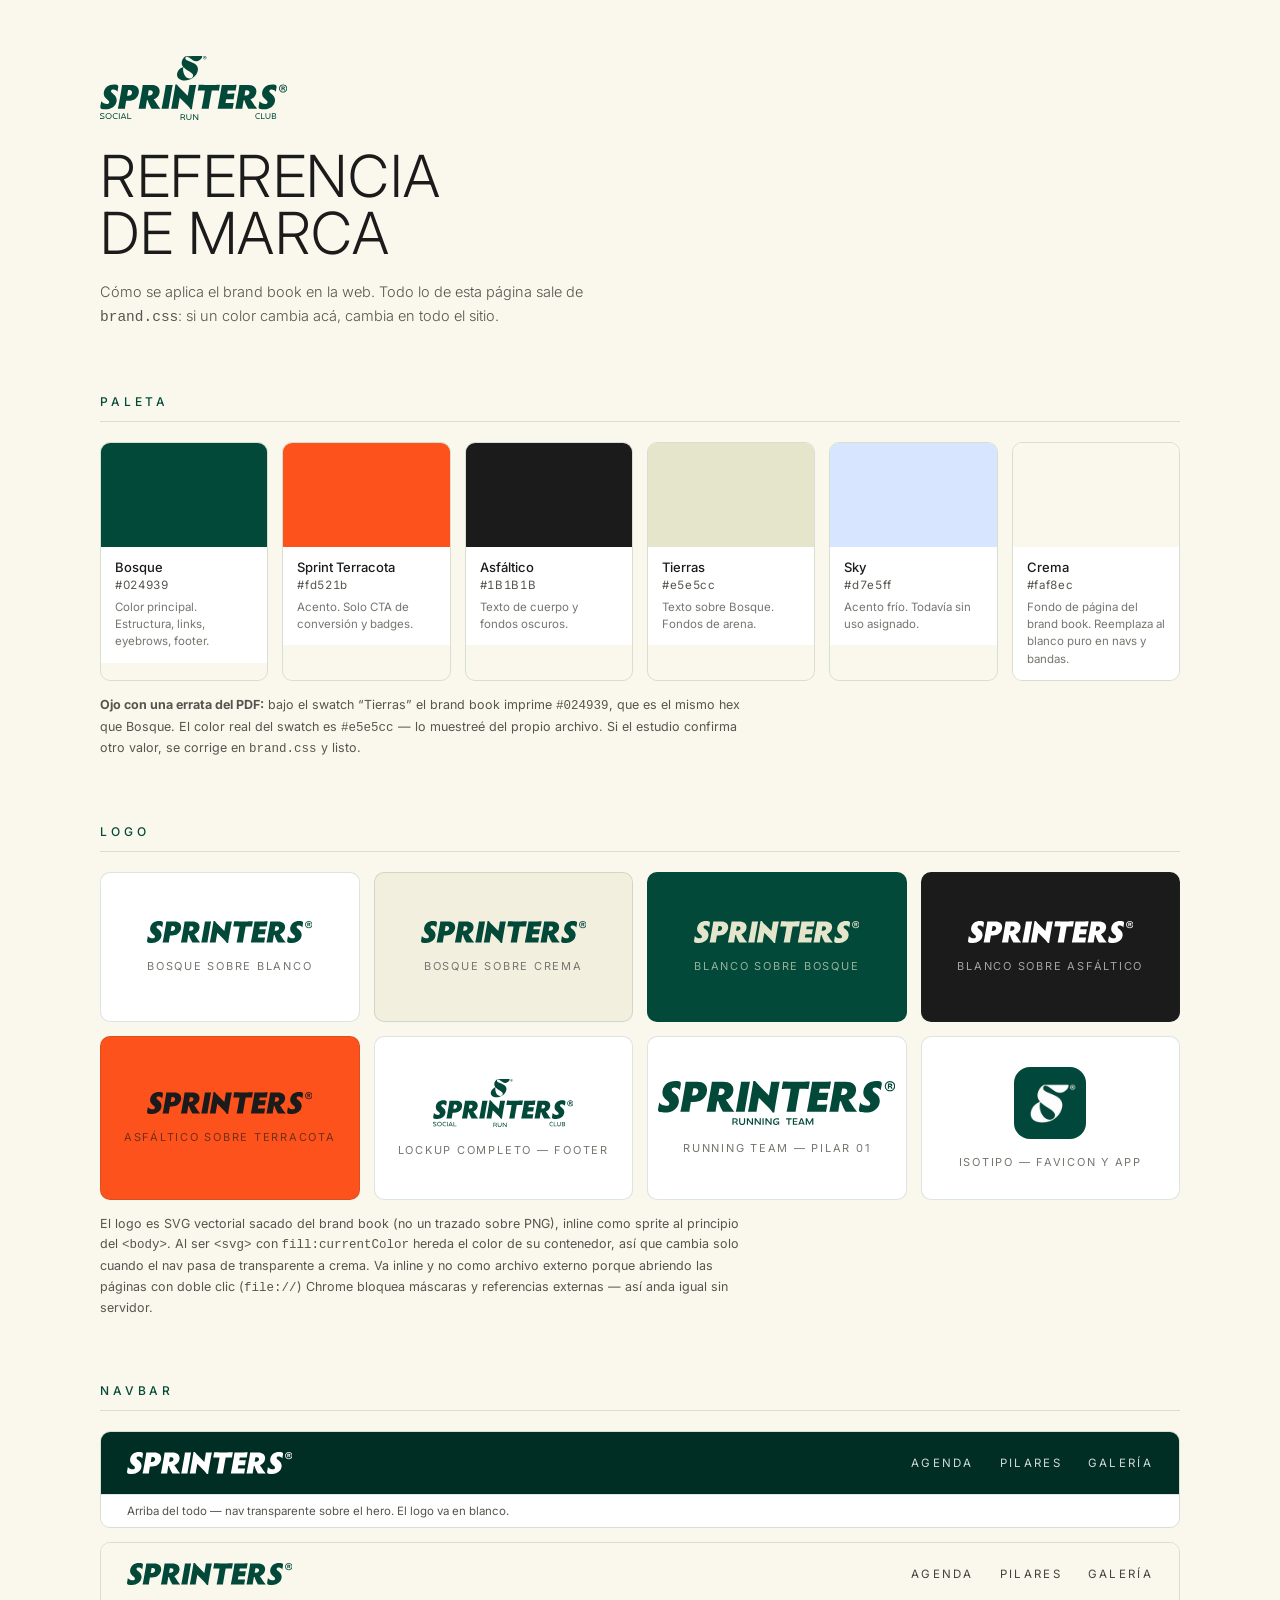
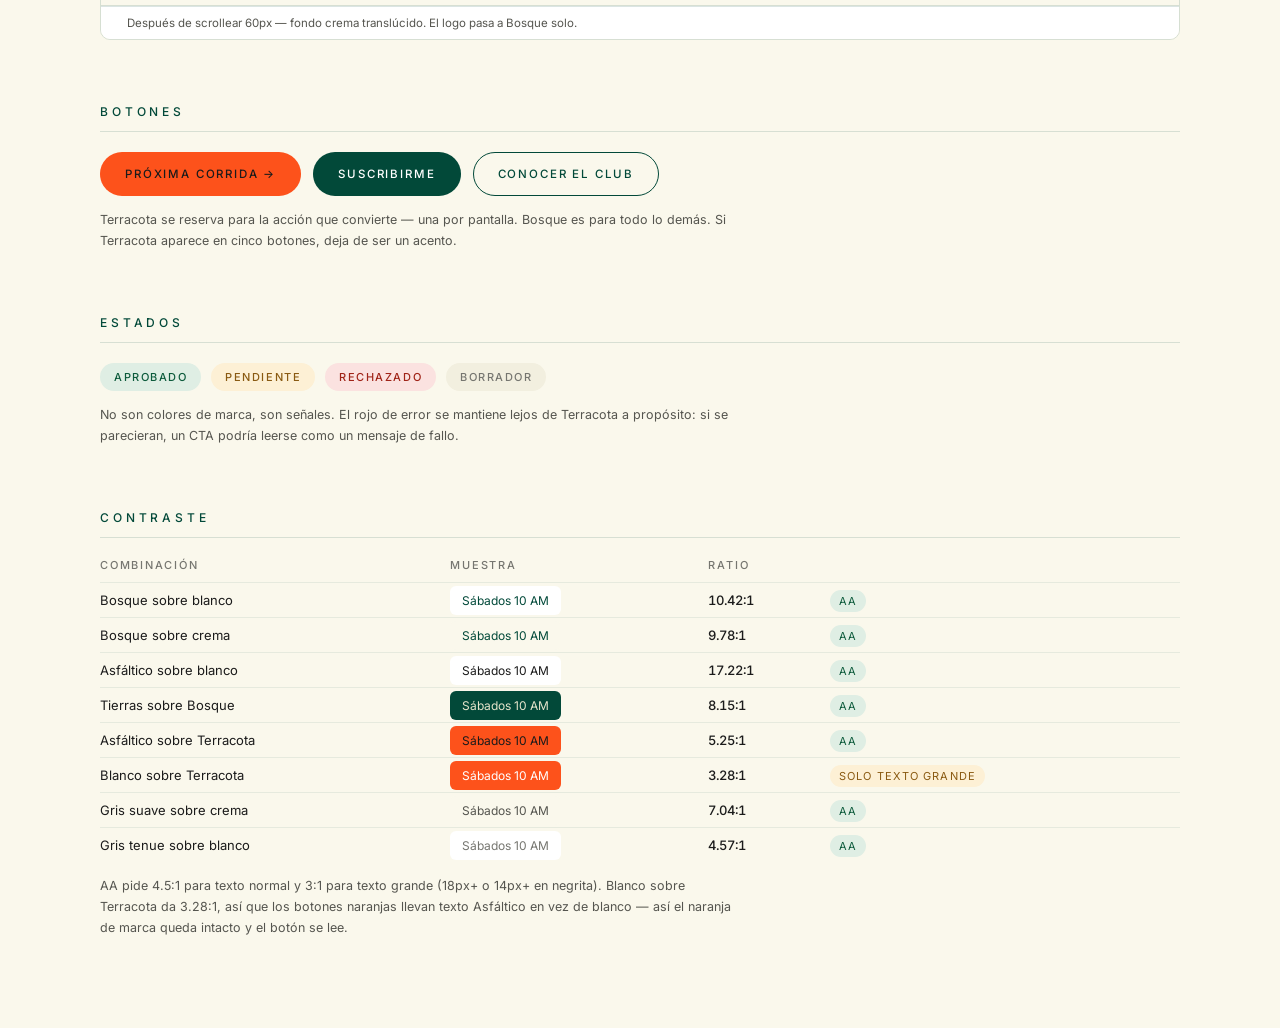
==== commit a943cf62: "Cambiando colores y tipografia" ====
--- a/brand-preview.html
+++ b/brand-preview.html
@@ -6,13 +6,13 @@
 <title>Sprinters · Referencia de marca</title>
 <link rel="preconnect" href="https://fonts.googleapis.com">
 <link rel="preconnect" href="https://fonts.gstatic.com" crossorigin>
-<link href="https://fonts.googleapis.com/css2?family=Poppins:ital,wght@0,300;0,400;0,500;0,600;0,700;0,800;1,400;1,500;1,600&family=Lilita+One&family=Pinyon+Script&display=swap" rel="stylesheet">
+<link href="https://fonts.googleapis.com/css2?family=Inter:ital,wght@0,300..900;1,300..900&display=swap" rel="stylesheet">
 <link rel="stylesheet" href="brand.css">
 <link rel="icon" href="images/brand/favicon.ico" sizes="32x32">
 <meta name="theme-color" content="#024939">
 <style>
   *{box-sizing:border-box;margin:0;padding:0}
-  body{font-family:'Poppins',sans-serif;background:var(--crema);color:var(--asfaltico);-webkit-font-smoothing:antialiased;padding:56px clamp(20px,5vw,64px) 96px}
+  body{font-family:'Inter',sans-serif;background:var(--crema);color:var(--asfaltico);-webkit-font-smoothing:antialiased;padding:56px clamp(20px,5vw,64px) 96px}
   .wrap{max-width:1080px;margin:0 auto}
   h1{font-weight:300;text-transform:uppercase;font-size:clamp(34px,5vw,58px);line-height:.98;letter-spacing:.01em}
   h2{font-size:12px;letter-spacing:.32em;text-transform:uppercase;font-weight:500;color:var(--bosque);margin:64px 0 20px;padding-bottom:12px;border-bottom:1px solid var(--line)}
--- a/brand.css
+++ b/brand.css
@@ -113,6 +113,44 @@
   color:inherit;
 }
 
+/* ============================================================
+   TIPOGRAFÍA DISPLAY · Harper Bold
+   ============================================================
+   Harper es la tipografía del brand book. Va SOLO en titulares grandes:
+   es una display de un único peso (bold), con contraformas muy chicas,
+   que de ~26px para abajo se empasta y deja de leerse. Todo el resto del
+   sitio — cuerpo, etiquetas, nav, precios, botones — sigue en Inter.
+
+   Le faltan el guion largo (—) y el punto medio (·). No es un problema:
+   si un título los usa, esos dos caracteres caen a Inter por el fallback
+   del stack. Por eso Inter va sí o sí como segunda opción, nunca a secas.
+
+   Convertida de OTF (333 KB) a WOFF2 (35 KB) con fontTools.
+
+   LICENCIA: el archivo original es la versión "Personal Use" de Harper
+   (Ryan Rivaldo Vierra). Para uso comercial hace falta comprar la licencia
+   escribiendo a ryanrivaldovierrag@gmail.com. Queda anotado acá para que
+   el día que se compre, o que haya que sacarla, se sepa de dónde salió.
+
+   El logotipo NO depende de esto: es el sprite SVG de más arriba y se ve
+   igual aunque la fuente no cargue. */
+@font-face{
+  font-family:'Harper';
+  src:url('images/fonts/harper-bold.woff2') format('woff2');
+  font-weight:700;
+  font-style:normal;
+  font-display:swap;               /* el titular se ve en Inter y "salta" a Harper al cargar */
+}
+
+/* Aplicar solo a titulares grandes (h1 / h2 de hero y de sección).
+   Harper viene únicamente en bold, así que pisa el font-weight:300 que
+   traían los títulos: es el peso real de la marca, no un descuido. */
+.display-brand{
+  font-family:'Harper','Inter',sans-serif !important;
+  font-weight:700 !important;
+  letter-spacing:0 !important;     /* Harper ya es ancha: el tracking extra la separa de más */
+}
+
 .brand-logo{
   display:block;
   fill:currentColor;              /* de acá sale el color: lo hereda del nav */
